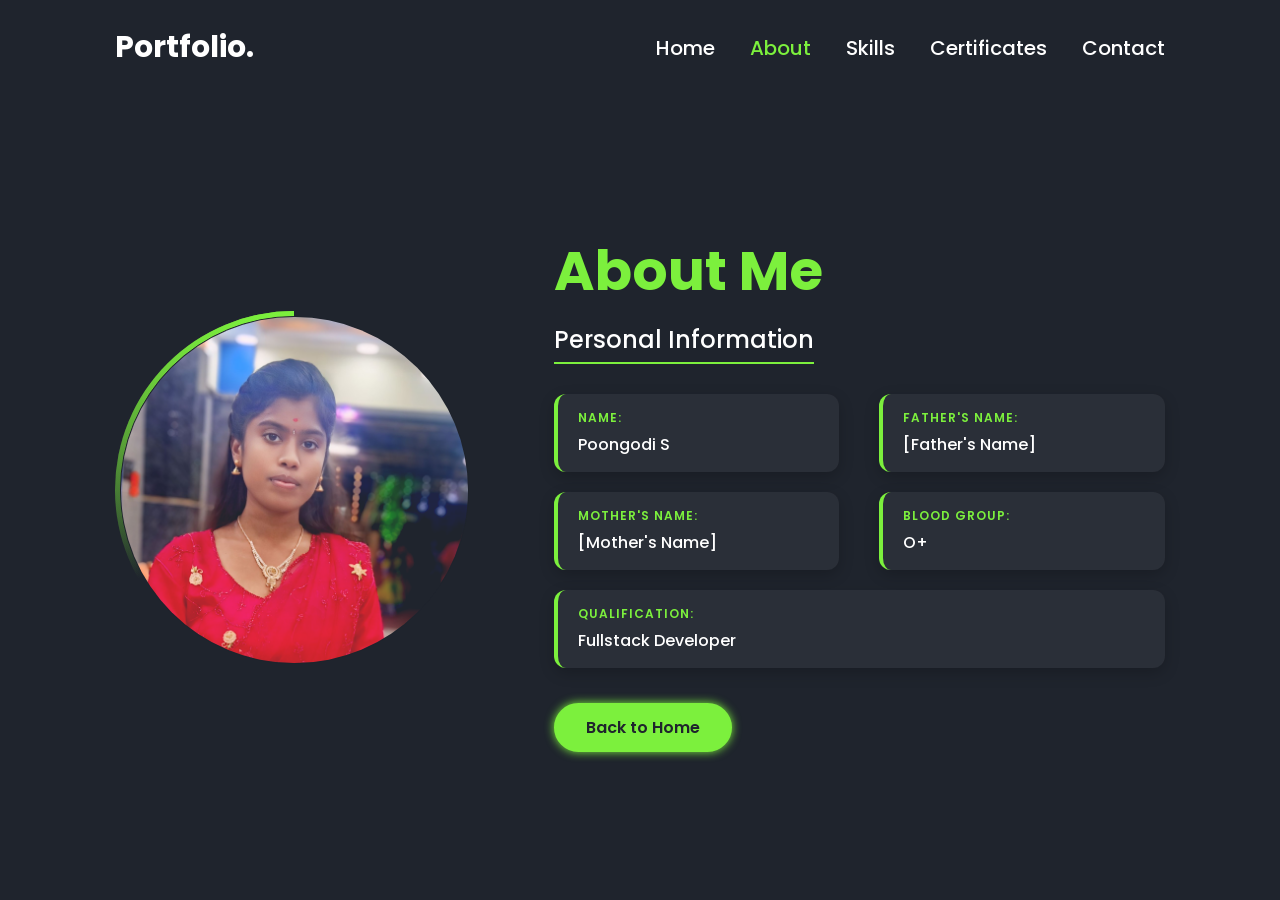
==== about.html @ 741b4c12 "File upload" ====
<!DOCTYPE html>
<html lang="en">
<head>
    <meta charset="UTF-8">
    <meta name="viewport" content="width=device-width, initial-scale=1.0">
    <title>About Me - Personal Portfolio website</title>
    <link href='https://unpkg.com/boxicons@2.1.4/css/boxicons.min.css' rel='stylesheet'>
    <link rel="stylesheet" href="style.css?v=2">
    <link rel="stylesheet" href="about.css?v=1">
</head>
<body>
    
    <nav class="navbar">
        <a href="index.html" class="logo">Portfolio.</a>
        <ul>
            <li><a href="index.html">Home</a></li>
            <li class="active"><a href="about.html">About</a></li>
            <li><a href="skills.html">Skills</a></li>
            <li><a href="certificates.html">Certificates</a></li>
            <li><a href="contact.html">Contact</a></li>
        </ul>
    </nav>

    <div class="bars-animation">
        <div class="bar" style="--i:6;"></div>
        <div class="bar" style="--i:5;"></div>
        <div class="bar" style="--i:4;"></div>
        <div class="bar" style="--i:3;"></div>
        <div class="bar" style="--i:2;"></div>
        <div class="bar" style="--i:1;"></div>
    </div>

    <section class="about-section">
        <div class="about-img">
            <div class="img-box">
                <div class="img-item">
                    <img src="img.jpeg" alt="Profile Photo">
                </div>
            </div>
        </div>
        
        <div class="about-info">
            <h1>About Me</h1>
            <h2>Personal Information</h2>
            
            <div class="info-details">
                <div class="info-item">
                    <span class="info-label">Name:</span>
                    <span class="info-value">Poongodi S</span>
                </div>
                <div class="info-item">
                    <span class="info-label">Father's Name:</span>
                    <span class="info-value">[Father's Name]</span>
                </div>
                <div class="info-item">
                    <span class="info-label">Mother's Name:</span>
                    <span class="info-value">[Mother's Name]</span>
                </div>
                <div class="info-item">
                    <span class="info-label">Blood Group:</span>
                    <span class="info-value">O+</span>
                </div>
                <div class="info-item full-width">
                    <span class="info-label">Qualification:</span>
                    <span class="info-value">Fullstack Developer</span>
                </div>
            </div>
            
            <div class="btn-sci">
                <a href="index.html" class="btn">Back to Home</a>
            </div>
        </div>
    </section>
    
</body>
</html>
---- style.css ----
@import url("https://fonts.googleapis.com/css2?family=Poppins:wght@300:400:500:600:700:800:900&display=swap");

* {
    margin: 0;
    padding: 0;
    box-sizing: border-box;
    font-family: "Poppins", sans-serif;
}

body {
    background: #1f242d;
}

a {
    color: #fff;
    text-decoration: none;
}

.navbar {
    position: fixed;
    left: 0;
    top: 0;
    width: 100%;
    padding: 25px 9%;
    display: flex;
    justify-content: space-between;
    align-items: center;
    z-index: 100;
    visibility: hidden;
    opacity: 0;
    animation: show-content 1.5s linear forwards;
    animation-delay: 1.2s;

}

@keyframes show-content {
    100% {
        visibility: visible;
        opacity: 1;
    }
}

.navbar .logo {
    font-size: 30px;
    font-weight: 700;
}

.navbar ul {
    display: flex;
}

.navbar ul li {
    list-style: none;
    margin-left: 35px;
}

.navbar ul li a {
    font-size: 20px;
    font-weight: 500;
    transition: .5s;
}

.navbar ul li:hover a,
.navbar ul li.active a {
    color: #7cf03d;
}

.home {
    display: flex;
    align-items: center;
    gap: 50px;
    height: 100vh;
    padding: 60px 9% 0;
    color: #fff;
    visibility: hidden;
    opacity: 0;
    animation: show-content 1.5s linear forwards;
    animation-delay: 1.2s;
}

.home-info h1 {
    font-size: 55px;
}

.home-info h2 {
    display: inline-block;
    font-size: 32px;
    margin-top: -10px;
}

.home-info h2 span {
    position: relative;
    display: inline-block;
    color: transparent;
    -webkit-text-stroke: .7px #7cf03d;
    animation: display-text 16s linear infinite;
    animation-delay: calc(-4s * var(--i));

}

@keyframes display-text {

    25%,
    100% {
        display: none;
    }
}

.home-info h2 span::before {
    content: attr(data-text);
    position: absolute;
    width: 0;
    border-right: 2px solid #7cf03d;
    color: #7cf03d;
    white-space: nowrap;
    overflow: hidden;
    animation: fill-text 4s linear infinite;
}

@keyframes fill-text {

    10%,
    100% {
        width: 0;
    }

    70%,
    90% {
        width: 100%;

    }
}

.home-info p {
    font-size: 16px;
    margin: 10px 0 25px;
}

.home-info .btn-sci {
    display: flex;
    align-items: center;
}

.btn {
    display: inline-block;
    padding: 10px 30px;
    background: #7cf03d;
    border: 2px solid #7cf03d;
    border-radius: 40px;
    box-shadow: 0 0 10px #7cf03d;
    font-size: 16px;
    color: #1f242d;
    font-weight: 600;
    transition: .5s;
}

.btn:hover {
    background: transparent;
    color: #7cf03d;
    box-shadow: none;
}

.home-info .btn-sci .sci {
    margin-left: 20px;
}

.home-info .btn-sci .sci a {
    display: inline-flex;
    padding: 8px;
    border: 2px solid #7cf03d;
    border-radius: 50%;
    font-size: 20px;
    color: #7cf03d;
    margin: 0 8px;
    transition: .5s;
}

.home-info .btn-sci .sci a:hover {
    background: #7cf03d;
    color: #1f242d;
    box-shadow: 0 0 10px #7cf03d;
}

.home-img .img-box {
    position: relative;
    width: 30vw;
    height: 30vw;
    border-radius: 50%;
    padding: 5px;
    display: flex;
    justify-content: center;
    align-items: center;
    overflow: hidden;

}

.home-img .img-box::before,
.home-img .img-box::after {
    content: '';
    position: absolute;
    width: 500px;
    height: 500px;
    background: conic-gradient(transparent, transparent, transparent, #7cf03d);
    transform: rotate(0deg);
    animation: rotate-border 10s linear infinite;

}

.home-img .img-box::after {
    animation-delay: -5s;

}


@keyframes rotate-border {
    100% {
        transform: rotate(360deg);

    }
}

.home-img .img-box .img-item {
    position: relative;
    width: 100%;
    height: 100%;
    background: #1f242d;
    border-radius: 50%;
    border: .1px solid #1f242d;
    display: flex;
    justify-content: center;
    z-index: 1;
    overflow: hidden;

}


.home-img .img-box .img-item img {
    display: block;
    width: 100%;
    height: 100%;
    object-fit: cover;
    mix-blend-mode: lighten;
}

.bars-animation {
    position: absolute;
    width: 100%;
    height: 100%;
    display: flex;
    z-index: -1;

}

.bars-animation .bar {
    width: 100%;
    height: 100%;
    background: #1f242d;
    transform: translateY(-100%);
    animation: show-bars .5s ease-in-out forwards;
    animation-delay: calc(.1s * var(--i));
}

@keyframes show-bars {
    100% {
        transform: translateY(0%);
    }
}
---- about.css ----
/* About Section Styles for Portfolio website */

.about-section {
    display: flex;
    align-items: center;
    justify-content: space-between;
    gap: 80px;
    height: 100vh;
    padding: 80px 9% 0;
    color: #fff;
    visibility: hidden;
    opacity: 0;
    animation: show-content 1.5s linear forwards;
    animation-delay: 1.2s;
}

.about-img .img-box {
    position: relative;
    width: 28vw;
    height: 28vw;
    border-radius: 50%;
    padding: 5px;
    display: flex;
    justify-content: center;
    align-items: center;
    overflow: hidden;
}

.about-img .img-box::before,
.about-img .img-box::after {
    content: '';
    position: absolute; 
    width: 500px;
    height: 500px;
    background: conic-gradient(transparent,transparent,transparent,#7cf03d);
    transform: rotate(0deg); 
    animation: rotate-border 10s linear infinite;
}

.about-img .img-box::after {
    animation-delay: -5s;
}

.about-img .img-box .img-item {
    position: relative;
    width: 100%;
    height: 100%;
    background: #1f242d;
    border-radius: 50%;
    border: .1px solid #1f242d;
    display: flex;
    justify-content: center;
    z-index: 1;
    overflow: hidden;
}

.about-img .img-box .img-item img {
    display: block;
    width: 100%;
    height: 100%;
    object-fit: cover;
    mix-blend-mode: lighten;
}

.about-info {
    flex: 1;
}

.about-info h1 {
    font-size: 55px;
    color: #7cf03d;
    margin-bottom: 10px;
}

.about-info h2 {
    font-size: 24px;
    font-weight: 500;
    margin-bottom: 30px;
    border-bottom: 2px solid #7cf03d;
    display: inline-block;
    padding-bottom: 5px;
}

.info-details {
    display: grid;
    grid-template-columns: repeat(2, 1fr);
    gap: 20px 40px;
    margin-bottom: 35px;
}

.info-item {
    background: rgba(255, 255, 255, 0.05);
    padding: 15px 20px;
    border-radius: 12px;
    border-left: 4px solid #7cf03d;
    box-shadow: 0 5px 15px rgba(0, 0, 0, 0.2);
    transition: 0.3s ease;
}

.info-item:hover {
    background: rgba(255, 255, 255, 0.08);
    transform: translateY(-3px);
    box-shadow: 0 8px 20px rgba(124, 240, 61, 0.15);
}

.info-label {
    display: block;
    font-size: 12px;
    color: #7cf03d;
    text-transform: uppercase;
    font-weight: 600;
    letter-spacing: 1px;
    margin-bottom: 5px;
}

.info-value {
    font-size: 16px;
    font-weight: 500;
    color: #fff;
}

.info-item.full-width {
    grid-column: span 2;
}

/* Responsiveness */
@media (max-width: 991px) {
    .about-section {
        flex-direction: column;
        height: auto;
        padding: 120px 9% 30px;
        gap: 40px;
        text-align: center;
    }
    .about-img .img-box {
        width: 45vw;
        height: 45vw;
    }
    .about-info h2 {
        margin-bottom: 20px;
    }
    .info-details {
        text-align: left;
    }
}

@media (max-width: 768px) {
    .about-img .img-box {
        width: 60vw;
        height: 60vw;
    }
    .info-details {
        grid-template-columns: 1fr;
    }
    .info-item.full-width {
        grid-column: span 1;
    }
}
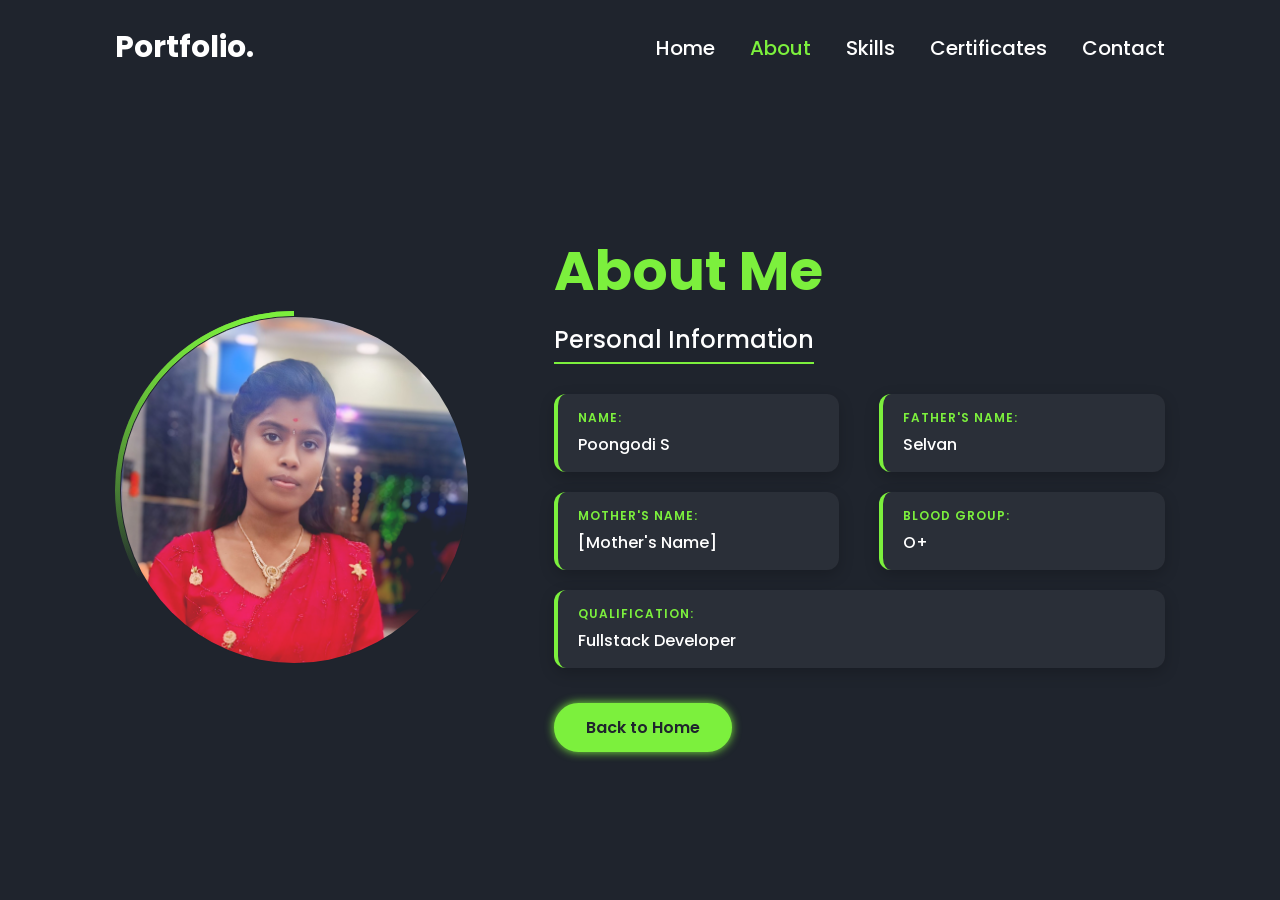
==== commit 550b2088: "Add a file" ====
--- a/about.html
+++ b/about.html
@@ -50,7 +50,7 @@
                 </div>
                 <div class="info-item">
                     <span class="info-label">Father's Name:</span>
-                    <span class="info-value">[Father's Name]</span>
+                    <span class="info-value">Selvan</span>
                 </div>
                 <div class="info-item">
                     <span class="info-label">Mother's Name:</span>
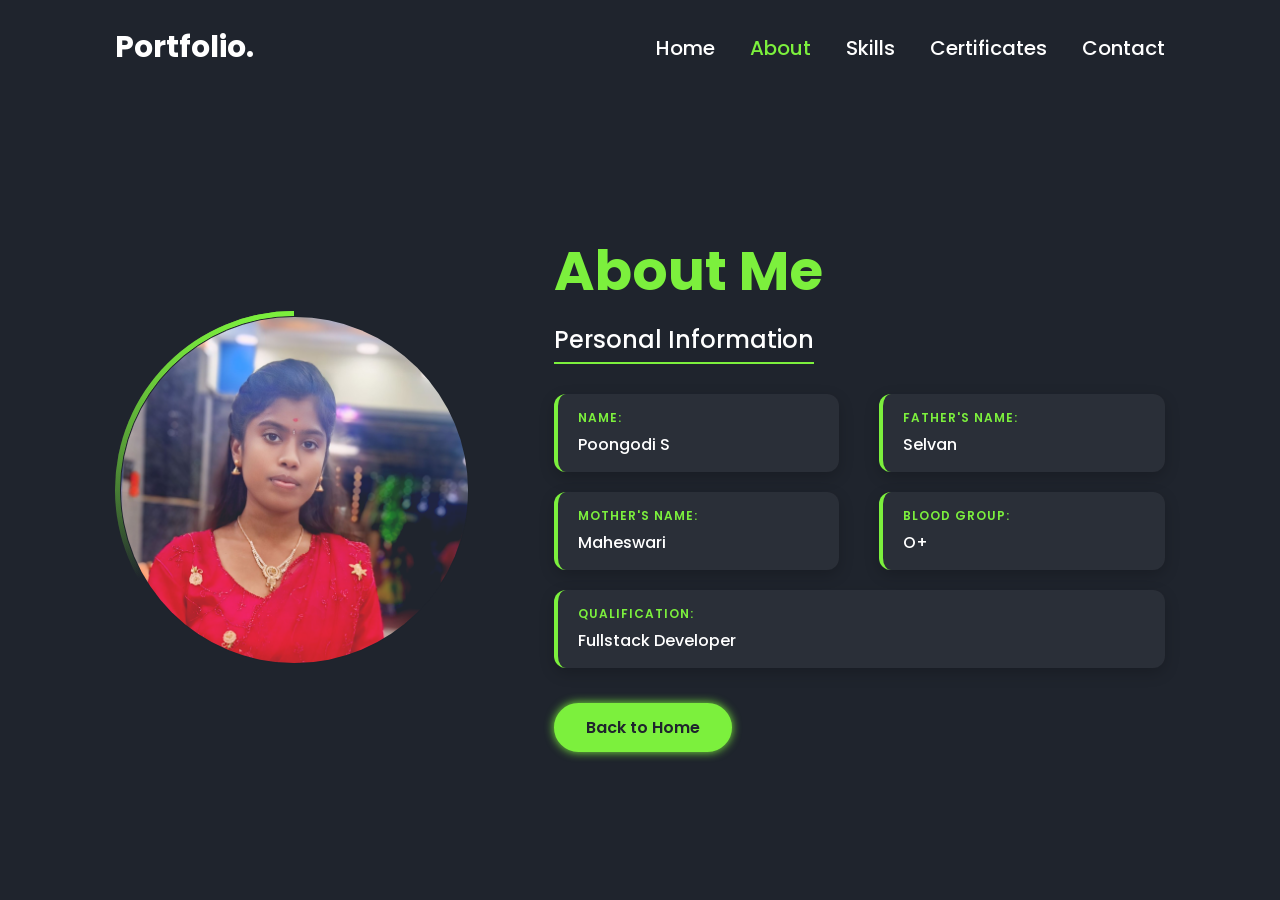
==== commit e977d1c3: "Add a file" ====
--- a/about.html
+++ b/about.html
@@ -54,7 +54,7 @@
                 </div>
                 <div class="info-item">
                     <span class="info-label">Mother's Name:</span>
-                    <span class="info-value">[Mother's Name]</span>
+                    <span class="info-value">Maheswari</span>
                 </div>
                 <div class="info-item">
                     <span class="info-label">Blood Group:</span>
